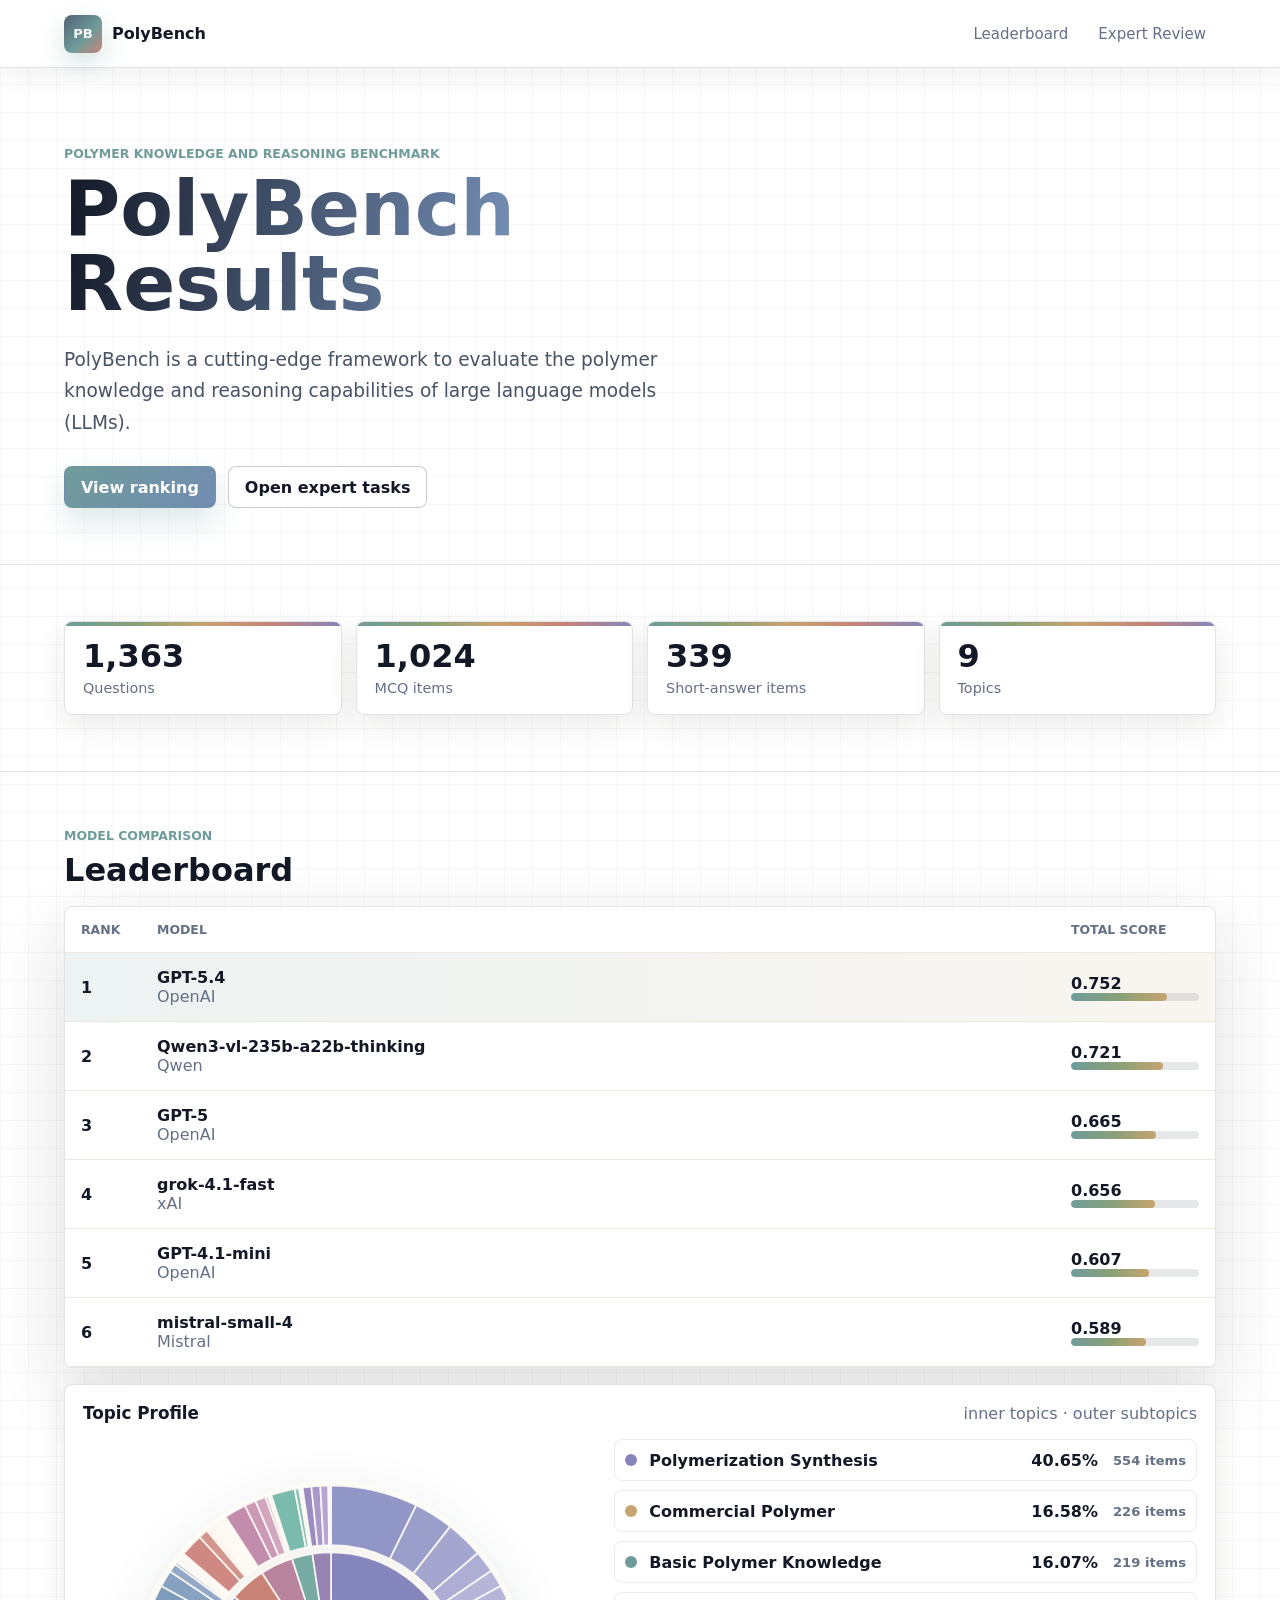
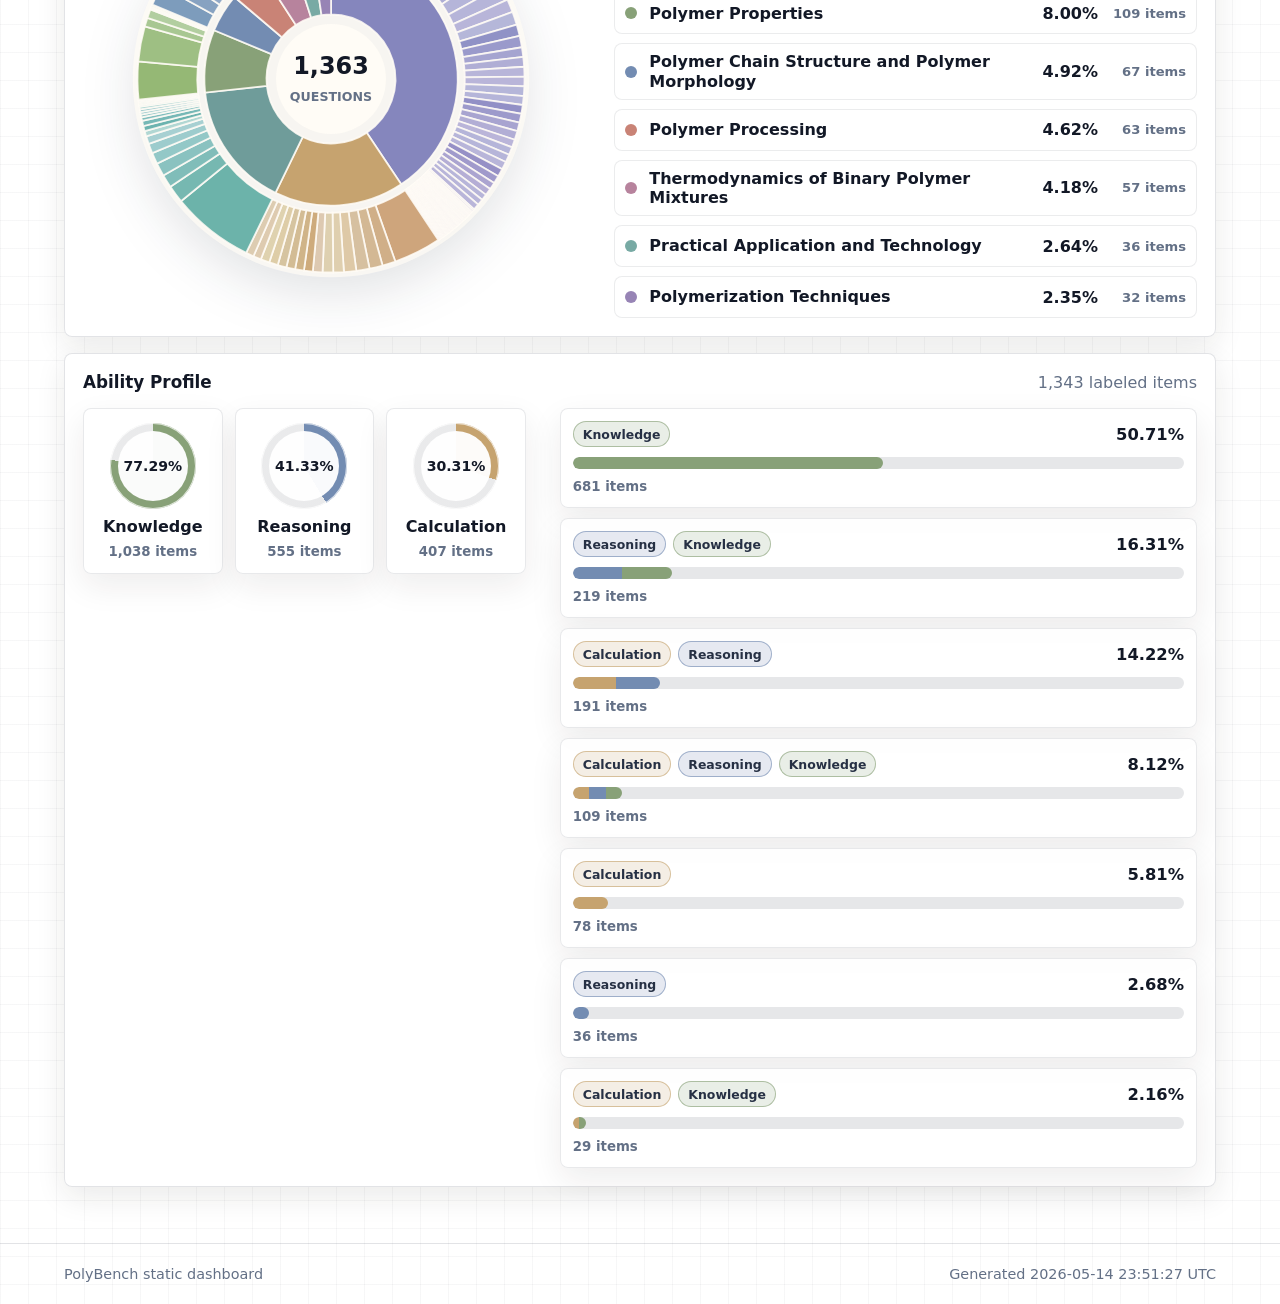
==== docs/index.html @ 7c6baab7 "Add PolyBench GitHub Pages dashboard" ====
<!doctype html>
<html lang="en">
  <head>
    <meta charset="utf-8">
    <meta name="viewport" content="width=device-width, initial-scale=1">
    <meta name="color-scheme" content="light">
    <title>PolyBench Results</title>
    <meta
      name="description"
      content="A GitHub Pages ready PolyBench results dashboard for polymer benchmark runs."
    >
    <link rel="stylesheet" href="assets/css/styles.css?v=20">
    <script defer src="assets/data/polybench-data.js?v=20"></script>
    <script defer src="assets/js/app.js?v=20"></script>
  </head>
  <body data-page="results">
    <header class="site-header">
      <a class="brand" href="index.html" aria-label="PolyBench results home">
        <span class="brand-mark" aria-hidden="true">PB</span>
        <span>PolyBench</span>
      </a>
      <nav class="site-nav" aria-label="Primary navigation">
        <a href="#leaderboard">Leaderboard</a>
        <a href="experts.html">Expert Review</a>
      </nav>
    </header>

    <main>
      <section class="hero hero-results">
        <div class="hero-copy">
          <p class="eyebrow">Polymer knowledge and reasoning benchmark</p>
          <h1>PolyBench Results</h1>
          <p class="hero-lede">
            PolyBench is a cutting-edge framework to evaluate the polymer knowledge
            and reasoning capabilities of large language models (LLMs).
          </p>
          <div class="hero-actions">
            <a class="button primary" href="#leaderboard">View ranking</a>
            <a class="button quiet" href="experts.html">Open expert tasks</a>
          </div>
        </div>
      </section>

      <section class="metric-band" aria-label="Benchmark summary">
        <div class="metric-grid" id="summaryMetrics"></div>
      </section>

      <section class="section-wrap" id="leaderboard">
        <div class="section-heading">
          <div>
            <p class="eyebrow">Model comparison</p>
            <h2>Leaderboard</h2>
          </div>
        </div>
        <div class="table-shell">
          <table class="leaderboard-table">
            <thead>
              <tr>
                <th>Rank</th>
                <th>Model</th>
                <th>Total Score</th>
              </tr>
            </thead>
            <tbody id="leaderboardRows"></tbody>
          </table>
        </div>
        <div class="detail-grid">
          <section class="analysis-panel">
            <div class="panel-heading">
              <h3>Topic Profile</h3>
              <span>inner topics · outer subtopics</span>
            </div>
            <div class="donut-layout">
              <div id="topicDistributionChart" class="donut-chart" aria-label="Topic and subtopic distribution chart"></div>
              <div id="topicDistributionLegend" class="donut-legend"></div>
            </div>
          </section>
          <section class="analysis-panel ability-panel">
            <div class="panel-heading">
              <h3>Ability Profile</h3>
              <span id="abilityTotal"></span>
            </div>
            <div id="abilityVisualization" class="ability-layout"></div>
          </section>
        </div>
      </section>
    </main>

    <footer class="site-footer">
      <span>PolyBench static dashboard</span>
      <span id="generatedAt"></span>
    </footer>
  </body>
</html>
---- docs/assets/css/styles.css ----
:root {
  --bg: #ffffff;
  --paper: rgba(255, 255, 255, 0.94);
  --paper-solid: #ffffff;
  --ink: #121826;
  --muted: #637086;
  --morandi-sage: #88a178;
  --morandi-teal: #6f9c9a;
  --morandi-blue: #738cb2;
  --morandi-indigo: #8586bd;
  --morandi-violet: #9784b5;
  --morandi-clay: #c98376;
  --morandi-rose: #b7839d;
  --morandi-gold: #c6a36f;
  --line: rgba(35, 44, 62, 0.13);
  --line-strong: rgba(35, 44, 62, 0.24);
  --teal: var(--morandi-teal);
  --green: var(--morandi-sage);
  --amber: var(--morandi-gold);
  --coral: var(--morandi-clay);
  --blue: var(--morandi-blue);
  --violet: var(--morandi-indigo);
  --rose: var(--morandi-rose);
  --shadow: 0 24px 70px rgba(34, 31, 27, 0.14);
  --shadow-soft: 0 10px 30px rgba(34, 31, 27, 0.09);
  font-family:
    Inter, ui-sans-serif, system-ui, -apple-system, BlinkMacSystemFont, "Segoe UI",
    sans-serif;
}

* {
  box-sizing: border-box;
}

html {
  scroll-behavior: smooth;
}

body {
  margin: 0;
  min-width: 320px;
  background:
    linear-gradient(rgba(18, 24, 38, 0.035) 1px, transparent 1px),
    linear-gradient(90deg, rgba(18, 24, 38, 0.035) 1px, transparent 1px),
    #ffffff;
  background-size: 28px 28px, 28px 28px, auto;
  color: var(--ink);
  letter-spacing: 0;
}

body,
button,
input,
select,
textarea {
  font: inherit;
}

button,
a,
input,
select,
textarea {
  -webkit-tap-highlight-color: transparent;
}

a {
  color: inherit;
  text-decoration: none;
}

img {
  max-width: 100%;
  display: block;
}

.site-header {
  position: sticky;
  top: 0;
  z-index: 20;
  display: flex;
  align-items: center;
  justify-content: space-between;
  gap: 24px;
  min-height: 68px;
  padding: 14px clamp(18px, 5vw, 64px);
  background: rgba(255, 255, 255, 0.86);
  border-bottom: 1px solid var(--line);
  box-shadow: 0 8px 28px rgba(18, 24, 38, 0.06);
  backdrop-filter: blur(18px) saturate(1.2);
}

.brand,
.site-nav,
.hero-actions,
.toolbar,
.question-toolbar,
.answer-actions,
.confidence-row,
.section-heading {
  display: flex;
  align-items: center;
}

.brand {
  gap: 10px;
  font-weight: 800;
}

.brand-mark {
  display: grid;
  place-items: center;
  width: 38px;
  height: 38px;
  border-radius: 8px;
  background: linear-gradient(135deg, #536176, var(--teal) 58%, var(--coral));
  color: var(--paper);
  font-size: 0.82rem;
  box-shadow: 0 10px 24px rgba(111, 156, 154, 0.28);
}

.site-nav {
  gap: 10px;
  color: var(--muted);
  font-size: 0.94rem;
  flex-wrap: wrap;
  justify-content: flex-end;
}

.site-nav a {
  padding: 8px 10px;
  border-radius: 8px;
}

.site-nav a:hover,
.site-nav a:focus-visible {
  background: rgba(111, 156, 154, 0.12);
  color: var(--ink);
}

.hero {
  display: grid;
  grid-template-columns: minmax(0, 1fr);
  gap: clamp(28px, 5vw, 72px);
  align-items: center;
  padding: clamp(44px, 7vw, 78px) clamp(18px, 5vw, 64px) clamp(32px, 5vw, 56px);
  border-bottom: 1px solid var(--line);
  background: transparent;
}

.hero-copy {
  max-width: 760px;
}

.eyebrow {
  margin: 0 0 10px;
  color: var(--teal);
  font-size: 0.78rem;
  font-weight: 800;
  text-transform: uppercase;
}

h1,
h2,
h3,
p {
  overflow-wrap: anywhere;
}

h1 {
  margin: 0;
  font-size: clamp(2.45rem, 6vw, 5rem);
  line-height: 0.98;
  letter-spacing: 0;
  color: var(--ink);
  background: linear-gradient(100deg, var(--ink), var(--blue) 58%, var(--teal));
  -webkit-background-clip: text;
  background-clip: text;
  -webkit-text-fill-color: transparent;
}

h2 {
  margin: 0;
  font-size: 2rem;
  line-height: 1.1;
}

h3 {
  margin: 0;
  font-size: 1.05rem;
}

.hero-lede {
  max-width: 620px;
  margin: 22px 0 0;
  color: #485365;
  font-size: 1.16rem;
  line-height: 1.7;
}

.hero-actions {
  gap: 12px;
  flex-wrap: wrap;
  margin-top: 28px;
}

.button,
.icon-button,
.segment {
  min-height: 42px;
  border: 1px solid var(--line-strong);
  border-radius: 8px;
  background: var(--paper);
  color: var(--ink);
  cursor: pointer;
  font-weight: 750;
}

.button {
  display: inline-flex;
  align-items: center;
  justify-content: center;
  gap: 8px;
  padding: 10px 16px;
}

.button.primary {
  border-color: transparent;
  background: linear-gradient(135deg, var(--teal), var(--blue));
  color: #ffffff;
  box-shadow: 0 14px 28px rgba(111, 156, 154, 0.22);
}

.button.quiet {
  background: rgba(255, 255, 255, 0.94);
}

.button.full {
  width: 100%;
}

.button:disabled,
.icon-button:disabled,
.segment:disabled {
  cursor: not-allowed;
  opacity: 0.48;
  transform: none;
  box-shadow: none;
}

.button:hover,
.button:focus-visible,
.icon-button:hover,
.icon-button:focus-visible,
.segment:hover,
.segment:focus-visible {
  transform: translateY(-1px);
  box-shadow: 0 8px 24px rgba(24, 33, 47, 0.12);
}

.button:disabled:hover,
.button:disabled:focus-visible,
.icon-button:disabled:hover,
.icon-button:disabled:focus-visible,
.segment:disabled:hover,
.segment:disabled:focus-visible {
  transform: none;
  box-shadow: none;
}

.table-shell,
.analysis-panel,
.question-card,
.response-panel,
.expert-sidebar,
.export-box {
  border: 1px solid var(--line);
  border-radius: 8px;
  background: var(--paper);
  box-shadow: var(--shadow);
  backdrop-filter: blur(18px) saturate(1.1);
}

.muted,
.panel-heading span,
.section-note {
  color: var(--muted);
}

.image-ribbon {
  display: grid;
  grid-auto-rows: 108px;
  gap: 12px;
}

.image-ribbon figure {
  margin: 0;
  height: 108px;
  min-height: 0;
  overflow: hidden;
  border: 1px solid var(--line);
  border-radius: 8px;
  background: #ffffff;
  box-shadow: var(--shadow-soft);
}

.image-ribbon img {
  width: 100%;
  height: 100%;
  object-fit: cover;
}

.metric-band,
.section-wrap {
  padding: clamp(28px, 5vw, 56px) clamp(18px, 5vw, 64px);
}

.metric-grid {
  display: grid;
  grid-template-columns: repeat(4, minmax(0, 1fr));
  gap: 14px;
}

.metric-card,
.dataset-card {
  position: relative;
  overflow: hidden;
  border: 1px solid var(--line);
  border-radius: 8px;
  background: var(--paper);
  padding: 18px;
  box-shadow: var(--shadow-soft);
}

.metric-card::before,
.dataset-card::before {
  content: "";
  position: absolute;
  inset: 0 0 auto;
  height: 4px;
  background: linear-gradient(90deg, var(--teal), var(--green), var(--amber), var(--coral), var(--violet));
}

.metric-card strong {
  display: block;
  font-size: 2rem;
  line-height: 1;
}

.metric-card span {
  display: block;
  margin-top: 8px;
  color: var(--muted);
  font-size: 0.9rem;
}

.section-wrap {
  border-top: 1px solid var(--line);
}

.section-wrap.tinted {
  background: transparent;
}

.section-wrap.compact-section {
  padding-top: 24px;
}

.section-heading {
  justify-content: space-between;
  gap: 18px;
  margin-bottom: 18px;
}

.toolbar {
  gap: 10px;
  flex-wrap: wrap;
  justify-content: flex-end;
}

.search-box,
.select-box,
.field,
.answer-box {
  display: grid;
  gap: 7px;
  color: var(--muted);
  font-size: 0.82rem;
  font-weight: 750;
}

input,
select,
textarea {
  width: 100%;
  border: 1px solid var(--line-strong);
  border-radius: 8px;
  background: rgba(255, 255, 255, 0.94);
  color: var(--ink);
  outline: none;
}

input,
select {
  min-height: 42px;
  padding: 9px 11px;
}

textarea {
  min-height: 88px;
  padding: 11px;
  resize: vertical;
}

input:focus,
select:focus,
textarea:focus {
  border-color: var(--teal);
  box-shadow: 0 0 0 3px rgba(111, 156, 154, 0.16);
}

.table-shell {
  overflow-x: auto;
}

.leaderboard-table {
  width: 100%;
  min-width: 0;
  border-collapse: collapse;
  table-layout: fixed;
}

.leaderboard-table th:nth-child(1),
.leaderboard-table td:nth-child(1) {
  width: 76px;
}

.leaderboard-table th:nth-child(3),
.leaderboard-table td:nth-child(3) {
  width: 160px;
}

.leaderboard-table th,
.leaderboard-table td {
  padding: 15px 16px;
  border-bottom: 1px solid #eee8df;
  text-align: left;
  vertical-align: middle;
}

.leaderboard-table th {
  color: var(--muted);
  font-size: 0.78rem;
  text-transform: uppercase;
}

.leaderboard-table tbody tr {
  cursor: pointer;
}

.leaderboard-table tbody tr:hover,
.leaderboard-table tbody tr.active-row {
  background: linear-gradient(90deg, rgba(111, 156, 154, 0.12), rgba(198, 163, 111, 0.1));
}

.score-cell {
  min-width: 150px;
}

.score-track,
.progress-track {
  width: 100%;
  height: 8px;
  overflow: hidden;
  border-radius: 999px;
  background: rgba(18, 24, 38, 0.1);
}

.score-track span,
.progress-track span {
  display: block;
  height: 100%;
  border-radius: inherit;
  background: linear-gradient(90deg, var(--teal), var(--green), var(--amber));
}

.detail-grid {
  display: grid;
  grid-template-columns: minmax(0, 1fr);
  gap: 16px;
  margin-top: 16px;
}

.analysis-panel {
  padding: 18px;
  box-shadow: var(--shadow-soft);
}

.panel-heading {
  display: flex;
  align-items: baseline;
  justify-content: space-between;
  gap: 12px;
  margin-bottom: 16px;
}

.bar-list {
  display: grid;
  gap: 12px;
}

.bar-item {
  display: grid;
  grid-template-columns: minmax(120px, 0.8fr) minmax(160px, 1.3fr) 74px;
  gap: 12px;
  align-items: center;
}

.bar-label {
  min-width: 0;
  font-weight: 750;
}

.bar-label span {
  display: block;
  margin-top: 2px;
  color: var(--muted);
  font-size: 0.78rem;
  font-weight: 650;
}

.bar-track {
  height: 12px;
  overflow: hidden;
  border-radius: 999px;
  background: rgba(18, 24, 38, 0.1);
}

.bar-track span {
  display: block;
  height: 100%;
  border-radius: inherit;
  background: linear-gradient(90deg, var(--teal), var(--green));
}

.compact .bar-track span {
  background: linear-gradient(90deg, var(--amber), var(--coral));
}

.donut-layout {
  display: grid;
  grid-template-columns: minmax(280px, 0.85fr) minmax(280px, 1fr);
  gap: clamp(18px, 4vw, 36px);
  align-items: center;
}

.donut-chart {
  position: relative;
  display: grid;
  place-items: center;
  min-height: 360px;
}

.topic-donut-svg {
  width: min(100%, 430px);
  height: auto;
  overflow: visible;
  filter: drop-shadow(0 18px 26px rgba(18, 24, 38, 0.12));
}

.topic-donut-svg path {
  transition: opacity 160ms ease, transform 160ms ease;
  transform-origin: center;
}

.topic-donut-svg path:hover {
  opacity: 0.82;
}

.outer-segment {
  cursor: pointer;
}

.outer-segment:focus-visible,
.outer-segment.active {
  outline: none;
  opacity: 0.84;
  filter: brightness(1.08);
}

.subtopic-popover {
  position: absolute;
  left: 50%;
  bottom: 12px;
  z-index: 3;
  width: min(88%, 360px);
  transform: translateX(-50%);
  border: 1px solid rgba(35, 44, 62, 0.14);
  border-radius: 8px;
  background: rgba(255, 255, 255, 0.96);
  box-shadow: 0 18px 42px rgba(18, 24, 38, 0.16);
  padding: 12px 14px;
  backdrop-filter: blur(16px) saturate(1.15);
}

.subtopic-popover span,
.subtopic-popover small,
.subtopic-popover strong {
  display: block;
}

.subtopic-popover span {
  color: var(--muted);
  font-size: 0.76rem;
  font-weight: 800;
  text-transform: uppercase;
}

.subtopic-popover strong {
  margin-top: 3px;
  color: var(--ink);
  line-height: 1.25;
}

.subtopic-popover small {
  margin-top: 5px;
  color: var(--muted);
  font-weight: 720;
  line-height: 1.35;
}

.donut-center-value {
  fill: var(--ink);
  font-size: 1.25rem;
  font-weight: 850;
}

.donut-center-label {
  fill: var(--muted);
  font-size: 0.66rem;
  font-weight: 750;
  text-transform: uppercase;
}

.donut-legend {
  display: grid;
  gap: 9px;
}

.legend-row {
  display: grid;
  grid-template-columns: 14px minmax(0, 1fr) 72px 78px;
  gap: 10px;
  align-items: center;
  min-height: 42px;
  border: 1px solid rgba(35, 44, 62, 0.09);
  border-radius: 8px;
  background: rgba(255, 255, 255, 0.72);
  padding: 8px 10px;
}

.legend-swatch {
  width: 12px;
  height: 12px;
  border-radius: 999px;
  box-shadow: 0 0 0 3px rgba(255, 255, 255, 0.88);
}

.legend-topic {
  min-width: 0;
  color: var(--ink);
  font-weight: 760;
  line-height: 1.2;
}

.legend-row strong {
  text-align: right;
}

.legend-count {
  color: var(--muted);
  font-size: 0.82rem;
  font-weight: 720;
  text-align: right;
}

.ability-layout {
  display: grid;
  grid-template-columns: minmax(260px, 0.82fr) minmax(320px, 1.18fr);
  gap: clamp(18px, 4vw, 34px);
  align-items: start;
}

.ability-summary {
  display: grid;
  grid-template-columns: repeat(3, minmax(0, 1fr));
  gap: 12px;
}

.ability-stat,
.ability-row {
  border: 1px solid rgba(35, 44, 62, 0.1);
  border-radius: 8px;
  background: rgba(255, 255, 255, 0.9);
  box-shadow: 0 12px 32px rgba(34, 31, 27, 0.08);
}

.ability-stat {
  display: grid;
  justify-items: center;
  gap: 8px;
  min-height: 150px;
  padding: 14px 10px;
  text-align: center;
}

.ability-dial {
  position: relative;
  display: grid;
  place-items: center;
  width: min(86px, 100%);
  aspect-ratio: 1;
  border-radius: 999px;
  background: conic-gradient(var(--ability-color) var(--value), rgba(18, 24, 38, 0.09) 0);
  box-shadow: inset 0 0 0 1px rgba(255, 255, 255, 0.72);
}

.ability-dial::after {
  content: "";
  position: absolute;
  inset: 8px;
  border-radius: inherit;
  background: rgba(255, 255, 255, 0.96);
}

.ability-dial strong {
  position: relative;
  z-index: 1;
  font-size: 0.88rem;
}

.ability-stat span {
  color: var(--ink);
  font-weight: 800;
  line-height: 1.2;
}

.ability-stat small,
.ability-row small {
  color: var(--muted);
  font-weight: 720;
}

.ability-patterns {
  display: grid;
  gap: 10px;
}

.ability-row {
  padding: 12px;
}

.ability-row-top {
  display: grid;
  grid-template-columns: minmax(0, 1fr) auto;
  gap: 12px;
  align-items: center;
}

.ability-chip-list {
  display: flex;
  gap: 7px;
  flex-wrap: wrap;
  min-width: 0;
}

.ability-chip {
  display: inline-flex;
  align-items: center;
  min-height: 26px;
  border: 1px solid color-mix(in srgb, var(--ability-color) 62%, transparent);
  border-radius: 999px;
  background: color-mix(in srgb, var(--ability-color) 18%, rgba(255, 255, 255, 0.9));
  color: #263044;
  padding: 4px 9px;
  font-size: 0.78rem;
  font-weight: 800;
}

.ability-row-top strong {
  font-size: 1.02rem;
}

.ability-bar {
  height: 12px;
  overflow: hidden;
  margin: 10px 0 7px;
  border-radius: 999px;
  background: rgba(18, 24, 38, 0.1);
}

.ability-bar span {
  display: block;
  height: 100%;
  border-radius: inherit;
}

.dataset-grid {
  display: grid;
  grid-template-columns: repeat(3, minmax(0, 1fr));
  gap: 14px;
}

.dataset-card {
  display: grid;
  gap: 16px;
}

.dataset-card header {
  display: flex;
  align-items: flex-start;
  justify-content: space-between;
  gap: 12px;
}

.dataset-card h3 {
  line-height: 1.25;
}

.dataset-stat-row {
  display: grid;
  grid-template-columns: repeat(3, minmax(0, 1fr));
  gap: 8px;
}

.dataset-stat {
  border-radius: 8px;
  background: rgba(255, 255, 255, 0.9);
  padding: 10px;
}

.dataset-stat strong {
  display: block;
  font-size: 1.1rem;
}

.dataset-stat span,
.topic-chip span {
  color: var(--muted);
  font-size: 0.78rem;
}

.topic-list {
  display: flex;
  gap: 8px;
  flex-wrap: wrap;
}

.topic-chip,
.pill {
  display: inline-flex;
  align-items: center;
  max-width: 100%;
  min-height: 28px;
  border-radius: 999px;
  padding: 5px 9px;
  background: rgba(126, 143, 131, 0.16);
  color: #52685d;
  font-size: 0.78rem;
  font-weight: 800;
}

.pill.soft {
  background: rgba(126, 140, 168, 0.16);
  color: #56657d;
}

.pill.warm {
  background: rgba(185, 139, 120, 0.17);
  color: #80604f;
}

.topic-cloud {
  display: grid;
  grid-template-columns: repeat(4, minmax(0, 1fr));
  gap: 12px;
}

.topic-cloud .topic-chip {
  justify-content: space-between;
  border: 1px solid var(--line);
  border-radius: 8px;
  background: var(--paper);
  color: var(--ink);
  padding: 12px;
  box-shadow: var(--shadow-soft);
}

.site-footer {
  display: flex;
  justify-content: space-between;
  gap: 16px;
  flex-wrap: wrap;
  padding: 22px clamp(18px, 5vw, 64px);
  border-top: 1px solid var(--line);
  color: var(--muted);
  font-size: 0.9rem;
}

code {
  color: #39516d;
  font-family: ui-monospace, SFMono-Regular, Menlo, Monaco, Consolas, "Liberation Mono", monospace;
  font-size: 0.84rem;
}

.empty-state,
.empty-cell {
  color: var(--muted);
  font-weight: 700;
}

.empty-state {
  display: grid;
  place-items: center;
  min-height: 120px;
  padding: 18px;
  text-align: center;
}

.expert-shell {
  display: grid;
  grid-template-columns: minmax(260px, 330px) minmax(0, 1fr);
  gap: 18px;
  padding: clamp(18px, 4vw, 42px) clamp(18px, 5vw, 64px);
  background: transparent;
}

.expert-sidebar {
  position: sticky;
  top: 88px;
  align-self: start;
  display: grid;
  gap: 16px;
  padding: 18px;
  box-shadow: var(--shadow-soft);
  background: var(--paper);
}

.review-title h1 {
  font-size: 2rem;
  line-height: 1.05;
}

.sample-note {
  margin: 12px 0 0;
  color: var(--muted);
  font-size: 0.9rem;
  line-height: 1.45;
}

.segmented {
  display: grid;
  grid-template-columns: repeat(3, 1fr);
  gap: 6px;
  padding: 5px;
  border: 1px solid var(--line);
  border-radius: 8px;
  background: rgba(18, 24, 38, 0.08);
}

.segment {
  min-height: 36px;
  border: 0;
  box-shadow: none;
}

.segment.active {
  background: linear-gradient(135deg, #6f7d74, #7d8ca8);
  color: #ffffff;
  box-shadow: inset 0 0 0 1px rgba(255, 255, 255, 0.22);
}

.progress-card {
  display: grid;
  grid-template-columns: repeat(2, 1fr);
  gap: 10px;
}

.progress-card > div {
  border-radius: 8px;
  background: rgba(255, 255, 255, 0.9);
  padding: 12px;
}

.progress-card strong {
  display: block;
  margin-top: 4px;
  font-size: 1.4rem;
}

.sidebar-actions {
  display: grid;
  gap: 8px;
}

.question-workspace {
  display: grid;
  gap: 14px;
}

.question-toolbar {
  justify-content: space-between;
  gap: 12px;
}

.icon-button {
  display: grid;
  place-items: center;
  width: 44px;
  height: 44px;
  font-size: 1.2rem;
}

.question-position {
  flex: 1;
  display: grid;
  gap: 8px;
  min-width: 120px;
  max-width: 680px;
}

.question-position span {
  color: var(--muted);
  font-weight: 750;
}

.question-card,
.response-panel {
  box-shadow: var(--shadow-soft);
  padding: clamp(18px, 3vw, 28px);
}

.question-card {
  --question-font-size: 1.02rem;
  display: grid;
  gap: 18px;
  background: var(--paper);
}

.question-meta {
  display: flex;
  flex-wrap: wrap;
  gap: 8px;
}

.question-card h2 {
  max-width: 980px;
  font-size: var(--question-font-size);
  line-height: 1.55;
  font-weight: 400;
}

#questionText {
  font-weight: 400;
}

.question-card mjx-container {
  font-size: 1em !important;
}

.question-images {
  display: grid;
  grid-template-columns: repeat(auto-fit, minmax(180px, 1fr));
  gap: 12px;
}

.question-images figure {
  margin: 0;
  overflow: hidden;
  border: 1px solid var(--line);
  border-radius: 8px;
  background: #ffffff;
  box-shadow: var(--shadow-soft);
}

.question-images img {
  width: 100%;
  height: 220px;
  object-fit: contain;
  background: #ffffff;
}

.question-images figcaption {
  padding: 8px 10px;
  color: var(--muted);
  font-size: 0.78rem;
}

.option-list {
  display: grid;
  gap: 10px;
}

.option-button {
  display: grid;
  grid-template-columns: 36px minmax(0, 1fr);
  gap: 10px;
  align-items: center;
  min-height: 58px;
  border: 1px solid var(--line);
  border-radius: 8px;
  background: rgba(255, 255, 255, 0.94);
  padding: 11px 12px;
  color: #253044;
  font-size: var(--question-font-size);
  line-height: 1.45;
  text-align: left;
  cursor: pointer;
}

.option-button:hover,
.option-button:focus-visible {
  border-color: rgba(126, 140, 168, 0.62);
  box-shadow: 0 0 0 3px rgba(126, 140, 168, 0.14), var(--shadow-soft);
}

.option-button.selected {
  border-color: rgba(126, 143, 131, 0.72);
  background: linear-gradient(90deg, rgba(126, 143, 131, 0.18), rgba(185, 139, 120, 0.12));
}

.option-letter {
  display: grid;
  place-items: center;
  width: 32px;
  height: 32px;
  border-radius: 8px;
  background: linear-gradient(135deg, var(--morandi-sage), var(--morandi-blue));
  color: #ffffff;
  font-weight: 850;
}

.response-panel {
  display: grid;
  gap: 14px;
}

.confidence-row {
  justify-content: space-between;
  gap: 14px;
  flex-wrap: wrap;
  color: var(--muted);
  font-weight: 800;
}

.confidence-buttons {
  display: flex;
  gap: 7px;
}

.confidence-buttons button {
  width: 40px;
  height: 40px;
  border: 1px solid var(--line-strong);
  border-radius: 8px;
  background: rgba(255, 255, 255, 0.94);
  color: var(--ink);
  cursor: pointer;
  font-weight: 800;
}

.confidence-buttons button.active {
  border-color: rgba(185, 139, 120, 0.72);
  background: linear-gradient(135deg, rgba(185, 139, 120, 0.2), rgba(126, 143, 131, 0.14));
  color: #735d52;
}

.answer-actions {
  gap: 10px;
  flex-wrap: wrap;
}

.answer-key {
  border-left: 4px solid var(--green);
  border-radius: 8px;
  background: rgba(255, 255, 255, 0.94);
  padding: 14px;
  line-height: 1.6;
}

.answer-key strong {
  display: block;
  margin-bottom: 6px;
}

.export-box {
  min-height: 180px;
  max-height: 420px;
  overflow: auto;
  margin: 0;
  padding: 16px;
  color: #253044;
  white-space: pre-wrap;
  box-shadow: none;
}

@media (max-width: 1080px) {
  .hero,
  .expert-shell {
    grid-template-columns: 1fr;
  }

  .image-ribbon {
    grid-template-columns: repeat(3, minmax(0, 1fr));
    grid-template-rows: none;
  }

  .metric-grid,
  .dataset-grid,
  .topic-cloud,
  .donut-layout,
  .ability-layout {
    grid-template-columns: repeat(2, minmax(0, 1fr));
  }

  .expert-sidebar {
    position: static;
  }
}

@media (max-width: 760px) {
  .site-header,
  .section-heading,
  .detail-grid,
  .bar-item {
    align-items: stretch;
  }

  .site-header,
  .section-heading,
  .detail-grid,
  .bar-item {
    display: grid;
  }

  .site-nav,
  .toolbar {
    justify-content: start;
  }

  .hero {
    padding-top: 34px;
  }

  .detail-grid,
  .metric-grid,
  .dataset-grid,
  .topic-cloud,
  .donut-layout,
  .ability-layout,
  .dataset-stat-row {
    grid-template-columns: 1fr;
  }

  .ability-summary {
    grid-template-columns: 1fr;
  }

  .donut-chart {
    min-height: 280px;
  }

  .legend-row {
    grid-template-columns: 14px minmax(0, 1fr) 62px;
  }

  .legend-count {
    grid-column: 2 / -1;
    text-align: left;
  }

  .image-ribbon {
    grid-template-columns: 1fr;
  }

  .bar-item {
    grid-template-columns: 1fr;
    gap: 7px;
  }

  .question-card h2 {
    font-size: var(--question-font-size);
  }

  .answer-actions,
  .hero-actions {
    display: grid;
  }

  .button {
    width: 100%;
  }
}
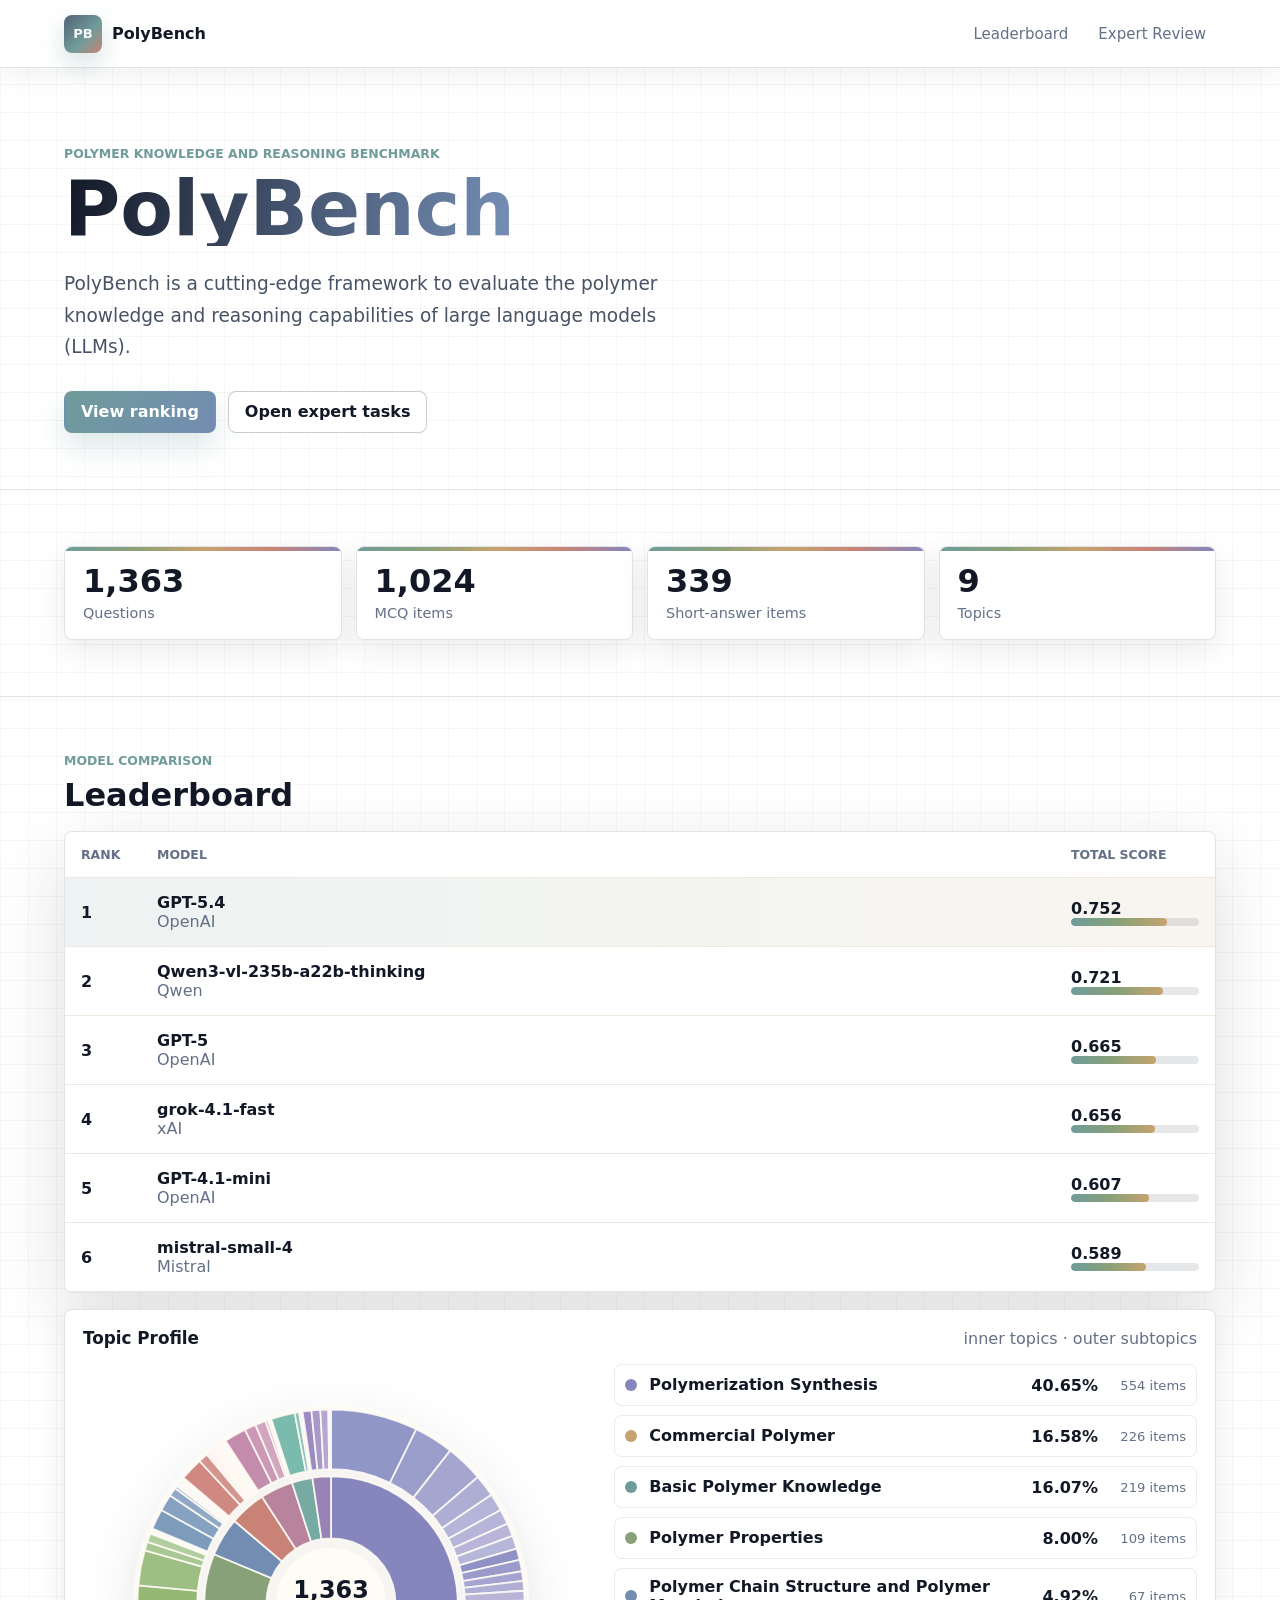
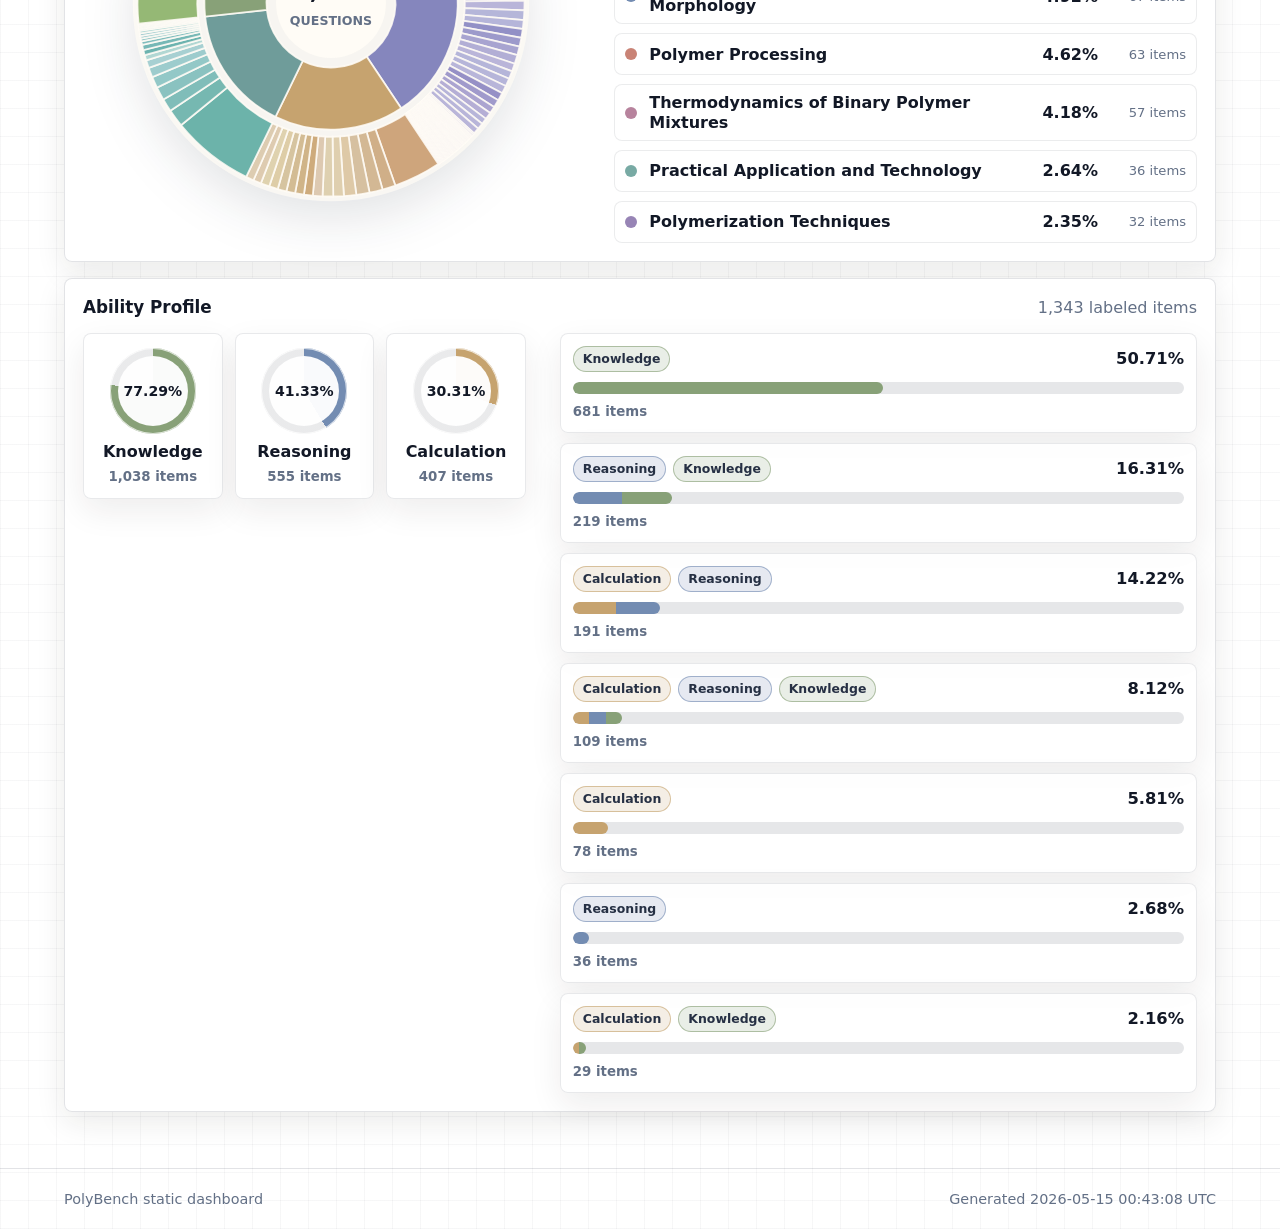
==== commit 83673c61: "Update expert review flow and examples" ====
--- a/docs/index.html
+++ b/docs/index.html
@@ -9,9 +9,9 @@
       name="description"
       content="A GitHub Pages ready PolyBench results dashboard for polymer benchmark runs."
     >
-    <link rel="stylesheet" href="assets/css/styles.css?v=20">
-    <script defer src="assets/data/polybench-data.js?v=20"></script>
-    <script defer src="assets/js/app.js?v=20"></script>
+    <link rel="stylesheet" href="assets/css/styles.css?v=27">
+    <script defer src="assets/data/polybench-data.js?v=27"></script>
+    <script defer src="assets/js/app.js?v=27"></script>
   </head>
   <body data-page="results">
     <header class="site-header">
@@ -29,7 +29,7 @@
       <section class="hero hero-results">
         <div class="hero-copy">
           <p class="eyebrow">Polymer knowledge and reasoning benchmark</p>
-          <h1>PolyBench Results</h1>
+          <h1>PolyBench</h1>
           <p class="hero-lede">
             PolyBench is a cutting-edge framework to evaluate the polymer knowledge
             and reasoning capabilities of large language models (LLMs).
--- a/docs/assets/css/styles.css
+++ b/docs/assets/css/styles.css
@@ -577,10 +577,12 @@
   opacity: 0.82;
 }
 
-.outer-segment {
+.donut-segment[data-topic] {
   cursor: pointer;
 }
 
+.inner-segment:focus-visible,
+.inner-segment.active,
 .outer-segment:focus-visible,
 .outer-segment.active {
   outline: none;
@@ -604,28 +606,28 @@
 }
 
 .subtopic-popover span,
-.subtopic-popover small,
-.subtopic-popover strong {
+.subtopic-popover small {
   display: block;
 }
 
-.subtopic-popover span {
+.subtopic-popover .popover-kicker {
   color: var(--muted);
   font-size: 0.76rem;
-  font-weight: 800;
+  font-weight: 500;
   text-transform: uppercase;
 }
 
-.subtopic-popover strong {
+.subtopic-popover .popover-label {
   margin-top: 3px;
   color: var(--ink);
+  font-weight: 500;
   line-height: 1.25;
 }
 
 .subtopic-popover small {
   margin-top: 5px;
   color: var(--muted);
-  font-weight: 720;
+  font-weight: 500;
   line-height: 1.35;
 }
 
@@ -669,18 +671,19 @@
 .legend-topic {
   min-width: 0;
   color: var(--ink);
-  font-weight: 760;
+  font-weight: 700;
   line-height: 1.2;
 }
 
 .legend-row strong {
+  font-weight: 700;
   text-align: right;
 }
 
 .legend-count {
   color: var(--muted);
   font-size: 0.82rem;
-  font-weight: 720;
+  font-weight: 400;
   text-align: right;
 }
 
@@ -1175,6 +1178,11 @@
   color: #735d52;
 }
 
+.confidence-row.needs-attention .confidence-buttons button {
+  border-color: rgba(185, 139, 120, 0.78);
+  box-shadow: 0 0 0 3px rgba(185, 139, 120, 0.12);
+}
+
 .answer-actions {
   gap: 10px;
   flex-wrap: wrap;
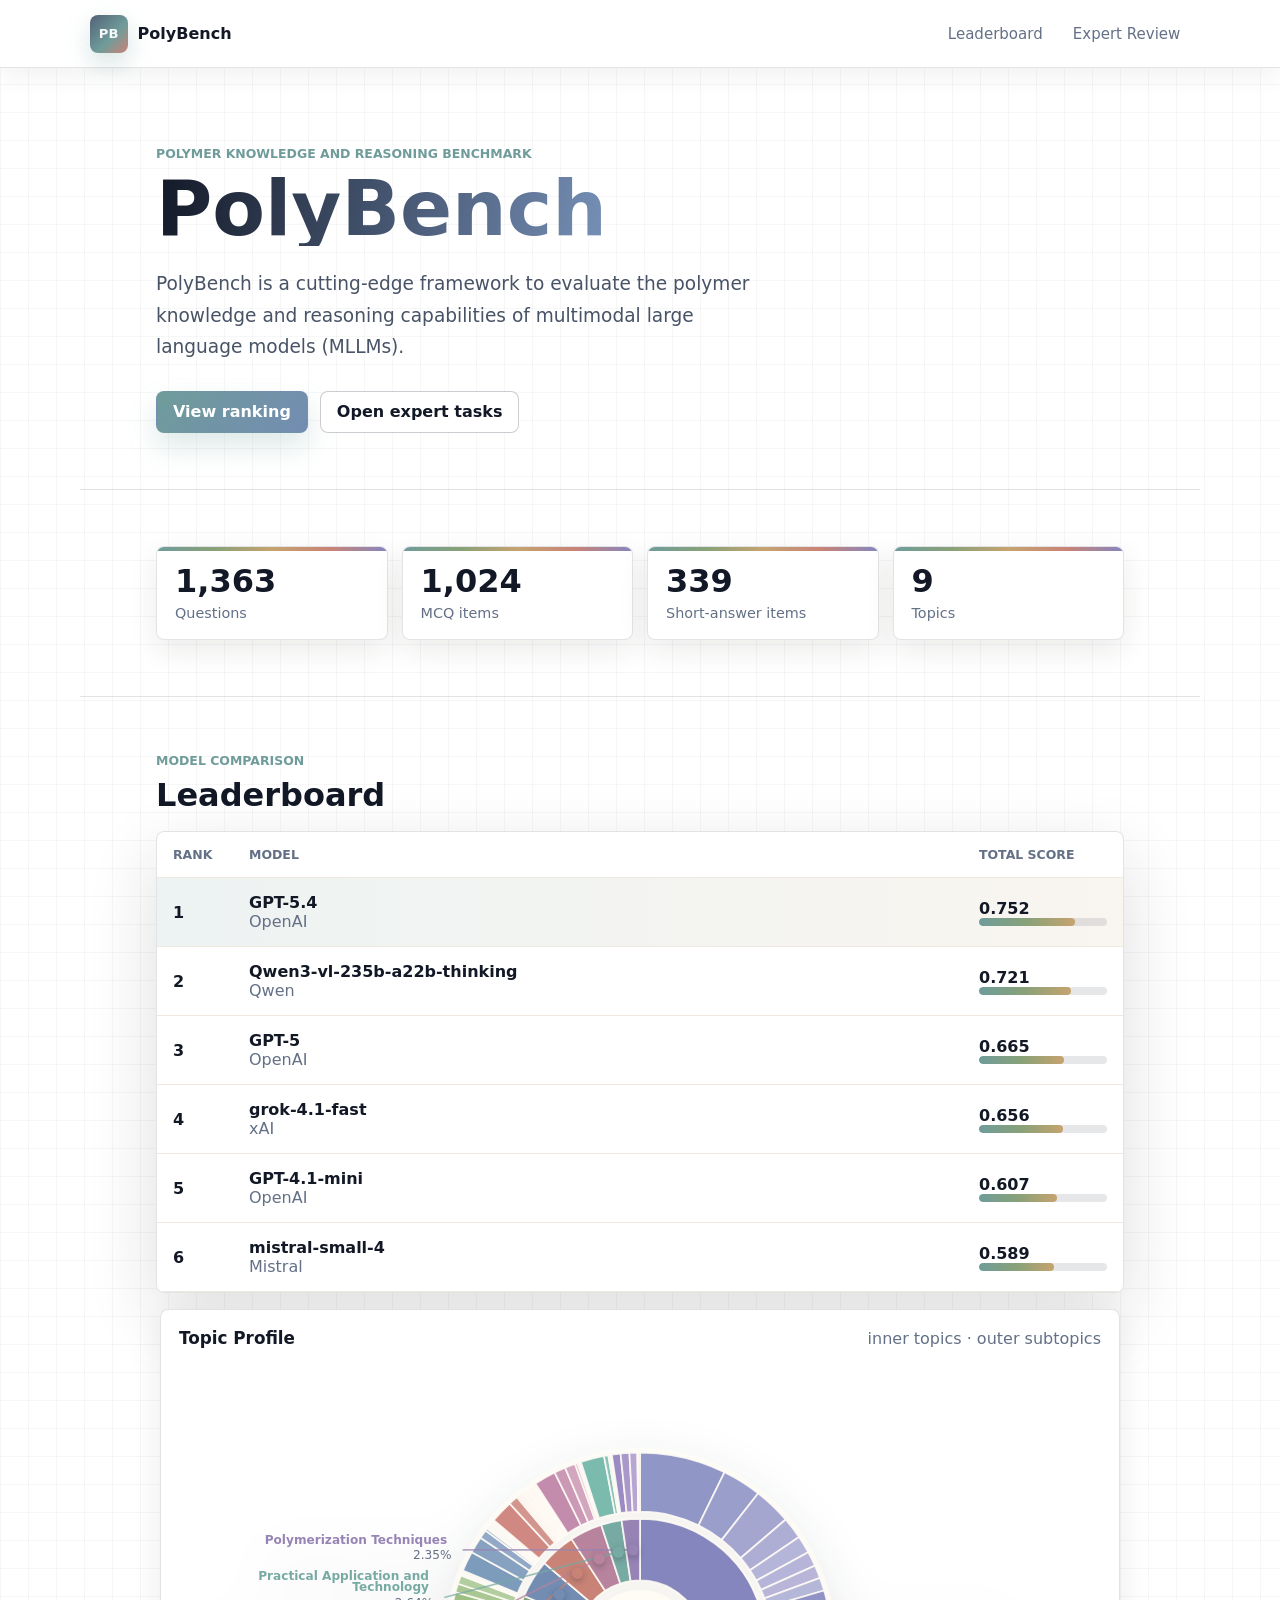
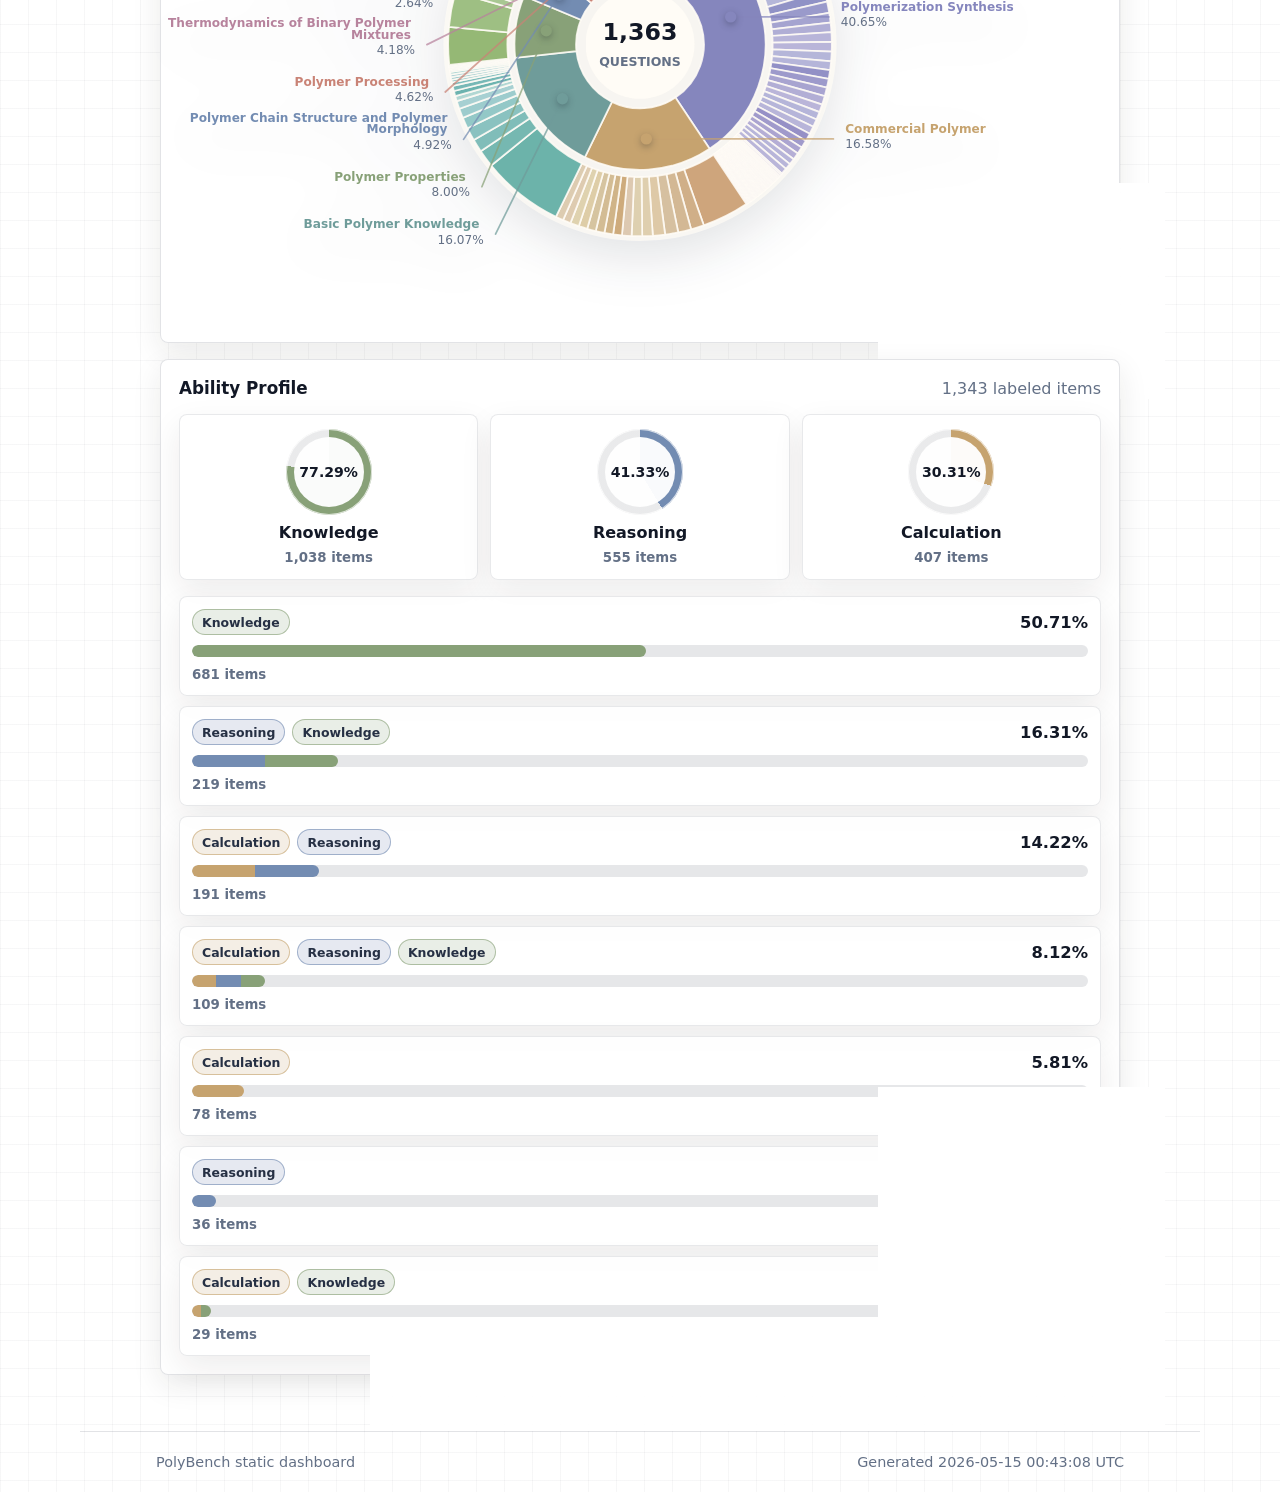
==== commit a210dd2e: "Polish PolyBench topic profile callouts" ====
--- a/docs/index.html
+++ b/docs/index.html
@@ -9,9 +9,9 @@
       name="description"
       content="A GitHub Pages ready PolyBench results dashboard for polymer benchmark runs."
     >
-    <link rel="stylesheet" href="assets/css/styles.css?v=27">
-    <script defer src="assets/data/polybench-data.js?v=27"></script>
-    <script defer src="assets/js/app.js?v=27"></script>
+    <link rel="stylesheet" href="assets/css/styles.css?v=47">
+    <script defer src="assets/data/polybench-data.js?v=47"></script>
+    <script defer src="assets/js/app.js?v=47"></script>
   </head>
   <body data-page="results">
     <header class="site-header">
@@ -32,7 +32,7 @@
           <h1>PolyBench</h1>
           <p class="hero-lede">
             PolyBench is a cutting-edge framework to evaluate the polymer knowledge
-            and reasoning capabilities of large language models (LLMs).
+            and reasoning capabilities of multimodal large language models (MLLMs).
           </p>
           <div class="hero-actions">
             <a class="button primary" href="#leaderboard">View ranking</a>
@@ -72,7 +72,6 @@
             </div>
             <div class="donut-layout">
               <div id="topicDistributionChart" class="donut-chart" aria-label="Topic and subtopic distribution chart"></div>
-              <div id="topicDistributionLegend" class="donut-legend"></div>
             </div>
           </section>
           <section class="analysis-panel ability-panel">
--- a/docs/assets/css/styles.css
+++ b/docs/assets/css/styles.css
@@ -23,6 +23,7 @@
   --rose: var(--morandi-rose);
   --shadow: 0 24px 70px rgba(34, 31, 27, 0.14);
   --shadow-soft: 0 10px 30px rgba(34, 31, 27, 0.09);
+  --content-width: 1120px;
   font-family:
     Inter, ui-sans-serif, system-ui, -apple-system, BlinkMacSystemFont, "Segoe UI",
     sans-serif;
@@ -83,7 +84,7 @@
   justify-content: space-between;
   gap: 24px;
   min-height: 68px;
-  padding: 14px clamp(18px, 5vw, 64px);
+  padding: 14px clamp(28px, 7vw, 96px);
   background: rgba(255, 255, 255, 0.86);
   border-bottom: 1px solid var(--line);
   box-shadow: 0 8px 28px rgba(18, 24, 38, 0.06);
@@ -143,7 +144,9 @@
   grid-template-columns: minmax(0, 1fr);
   gap: clamp(28px, 5vw, 72px);
   align-items: center;
-  padding: clamp(44px, 7vw, 78px) clamp(18px, 5vw, 64px) clamp(32px, 5vw, 56px);
+  width: min(100%, var(--content-width));
+  margin-inline: auto;
+  padding: clamp(44px, 7vw, 78px) clamp(32px, 7vw, 76px) clamp(32px, 5vw, 56px);
   border-bottom: 1px solid var(--line);
   background: transparent;
 }
@@ -312,7 +315,9 @@
 
 .metric-band,
 .section-wrap {
-  padding: clamp(28px, 5vw, 56px) clamp(18px, 5vw, 64px);
+  width: min(100%, var(--content-width));
+  margin-inline: auto;
+  padding: clamp(28px, 5vw, 56px) clamp(32px, 7vw, 76px);
 }
 
 .metric-grid {
@@ -487,11 +492,13 @@
 .detail-grid {
   display: grid;
   grid-template-columns: minmax(0, 1fr);
+  justify-items: center;
   gap: 16px;
   margin-top: 16px;
 }
 
 .analysis-panel {
+  width: min(100%, 960px);
   padding: 18px;
   box-shadow: var(--shadow-soft);
 }
@@ -549,20 +556,21 @@
 
 .donut-layout {
   display: grid;
-  grid-template-columns: minmax(280px, 0.85fr) minmax(280px, 1fr);
-  gap: clamp(18px, 4vw, 36px);
-  align-items: center;
+  grid-template-columns: minmax(0, 1fr);
+  justify-items: center;
+  gap: 0;
 }
 
 .donut-chart {
   position: relative;
   display: grid;
   place-items: center;
-  min-height: 360px;
+  width: 100%;
+  min-height: clamp(360px, 48vw, 560px);
 }
 
 .topic-donut-svg {
-  width: min(100%, 430px);
+  width: min(100%, 900px);
   height: auto;
   overflow: visible;
   filter: drop-shadow(0 18px 26px rgba(18, 24, 38, 0.12));
@@ -588,6 +596,36 @@
   outline: none;
   opacity: 0.84;
   filter: brightness(1.08);
+}
+
+.topic-callout-line {
+  fill: none;
+  stroke-width: 1.45;
+  stroke-linecap: round;
+  stroke-linejoin: round;
+  opacity: 0.72;
+}
+
+.topic-callout-dot {
+  stroke: none;
+  opacity: 1;
+  filter: drop-shadow(0 2px 3px rgba(18, 24, 38, 0.3));
+}
+
+.topic-callout-text {
+  fill: var(--ink);
+  font-size: 0.64rem;
+  font-weight: 560;
+  line-height: 1.1;
+}
+
+.topic-callout-name {
+  font-weight: 620;
+}
+
+.topic-callout-percent {
+  fill: var(--muted);
+  font-weight: 520;
 }
 
 .subtopic-popover {
@@ -645,7 +683,7 @@
 }
 
 .donut-legend {
-  display: grid;
+  display: none;
   gap: 9px;
 }
 
@@ -689,8 +727,9 @@
 
 .ability-layout {
   display: grid;
-  grid-template-columns: minmax(260px, 0.82fr) minmax(320px, 1.18fr);
-  gap: clamp(18px, 4vw, 34px);
+  grid-template-columns: minmax(0, 1fr);
+  width: 100%;
+  gap: 16px;
   align-items: start;
 }
 
@@ -904,7 +943,9 @@
   justify-content: space-between;
   gap: 16px;
   flex-wrap: wrap;
-  padding: 22px clamp(18px, 5vw, 64px);
+  width: min(100%, var(--content-width));
+  margin-inline: auto;
+  padding: 22px clamp(32px, 7vw, 76px);
   border-top: 1px solid var(--line);
   color: var(--muted);
   font-size: 0.9rem;
@@ -1073,7 +1114,7 @@
 
 .question-images {
   display: grid;
-  grid-template-columns: repeat(auto-fit, minmax(180px, 1fr));
+  grid-template-columns: repeat(auto-fit, minmax(240px, 1fr));
   gap: 12px;
 }
 
@@ -1086,17 +1127,99 @@
   box-shadow: var(--shadow-soft);
 }
 
+.image-zoom-button {
+  display: block;
+  width: 100%;
+  border: 0;
+  background: #ffffff;
+  padding: 0;
+  cursor: zoom-in;
+}
+
 .question-images img {
   width: 100%;
-  height: 220px;
+  height: clamp(260px, 36vw, 420px);
   object-fit: contain;
   background: #ffffff;
 }
 
+.image-zoom-button:hover img,
+.image-zoom-button:focus-visible img {
+  filter: contrast(1.02);
+}
+
 .question-images figcaption {
   padding: 8px 10px;
   color: var(--muted);
   font-size: 0.78rem;
+}
+
+.lightbox-open {
+  overflow: hidden;
+}
+
+.image-lightbox {
+  position: fixed;
+  inset: 0;
+  z-index: 20;
+  display: grid;
+  place-items: center;
+  padding: clamp(16px, 4vw, 42px);
+}
+
+.image-lightbox[hidden] {
+  display: none;
+}
+
+.image-lightbox-backdrop {
+  position: absolute;
+  inset: 0;
+  border: 0;
+  background: rgba(20, 26, 34, 0.72);
+  cursor: zoom-out;
+}
+
+.image-lightbox figure {
+  position: relative;
+  z-index: 1;
+  display: grid;
+  gap: 10px;
+  width: min(96vw, 1180px);
+  max-height: 92vh;
+  margin: 0;
+  border: 1px solid rgba(255, 255, 255, 0.22);
+  border-radius: 8px;
+  background: #ffffff;
+  box-shadow: 0 28px 72px rgba(18, 24, 38, 0.32);
+  padding: clamp(10px, 2vw, 16px);
+}
+
+.image-lightbox img {
+  width: 100%;
+  max-height: 78vh;
+  object-fit: contain;
+  background: #ffffff;
+}
+
+.image-lightbox figcaption {
+  color: var(--muted);
+  font-size: 0.9rem;
+}
+
+.image-lightbox-close {
+  position: absolute;
+  top: 10px;
+  right: 10px;
+  z-index: 2;
+  width: 36px;
+  height: 36px;
+  border-radius: 8px;
+  border: 1px solid rgba(35, 44, 62, 0.16);
+  background: rgba(255, 255, 255, 0.92);
+  color: var(--ink);
+  cursor: pointer;
+  font-size: 1.2rem;
+  line-height: 1;
 }
 
 .option-list {
@@ -1225,9 +1348,7 @@
 
   .metric-grid,
   .dataset-grid,
-  .topic-cloud,
-  .donut-layout,
-  .ability-layout {
+  .topic-cloud {
     grid-template-columns: repeat(2, minmax(0, 1fr));
   }
 
